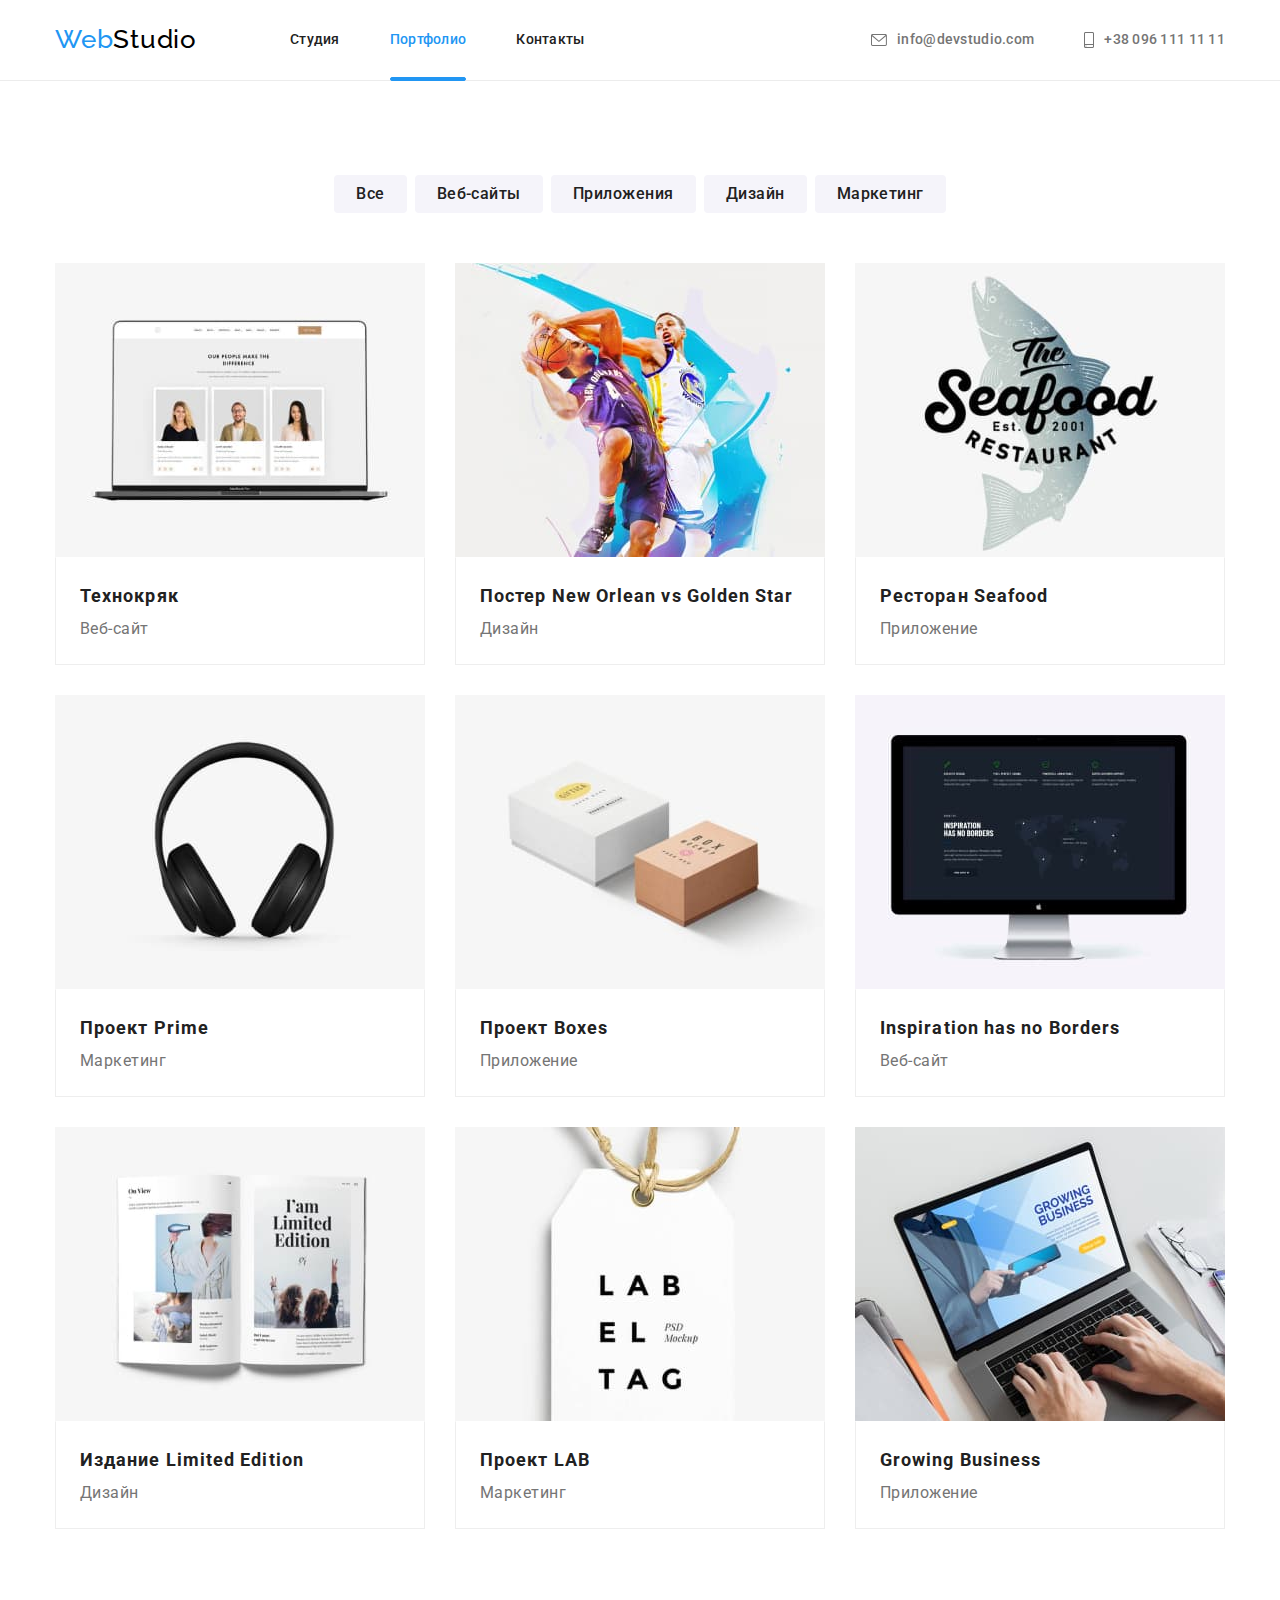
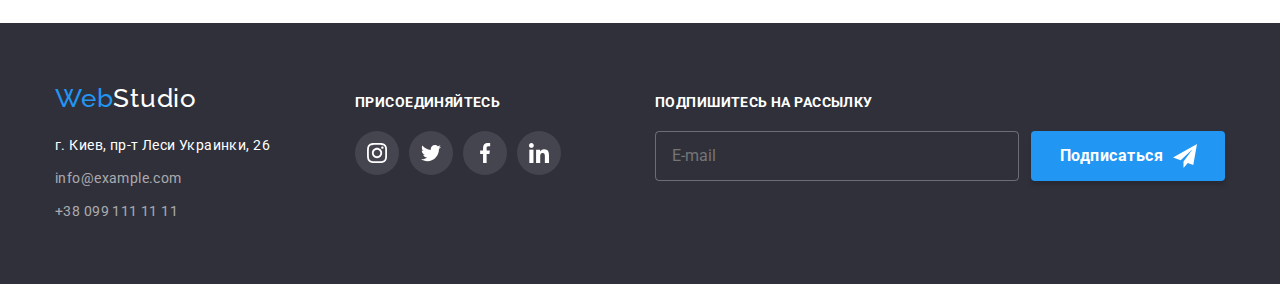
==== portfolio.html @ 67bd7c1f "Скопировал 6 дз" ====
<!DOCTYPE html>
<html lang="ru">
<head>
    <meta charset="UTF-8">
    <meta http-equiv="X-UA-Compatible" content="IE=edge">
    <meta name="viewport" content="width=device-width, initial-scale=1.0">
    <title>Портфолио</title>

    <link rel="preconnect" href="https://fonts.googleapis.com">
    <link rel="preconnect" href="https://fonts.gstatic.com" crossorigin>
    <link href="https://fonts.googleapis.com/css2?family=Raleway:wght@700&family=Roboto:wght@400;500;700;900&display=swap"
        rel="stylesheet">
    <link rel="stylesheet" href="https://cdnjs.cloudflare.com/ajax/libs/modern-normalize/1.1.0/modern-normalize.css">
    <link rel="stylesheet" href="./css/styles.css" />

</head>
<body>
    <header class="header">
      <div class="container header-container">
        <nav class="nav">
            <a href="./index.html" class="logo" lang="en"><span class="accent">Web</span>Studio
            </a>

            <ul class="site-nav list">
                <li class="nav-item"><a href="./index.html" class="link">Студия</a></li>
                <li class="nav-item current"><a href="./portfolio.html" class="link current">Портфолио</a></li>
                <li class="nav-item"><a href="" class="link">Контакты</a></li>
            </ul>
        </nav>
    
        <ul class="contacts list">
            <li class="contacts-item"><a href="mailto:info@devstudio.com" class="link"><svg class="mail-icon contact-icon"><use href="./images/icons.svg/symbol-defs.svg#icon-mail"></use></svg>info@devstudio.com</a></li>
            <li class="contacts-item"><a href="tel:+380961111111" class="link"><svg class="tel-icon contact-icon"><use href="./images/icons.svg/symbol-defs.svg#icon-tel"></use></svg>+38 096 111 11 11</a></li>
        </ul>
      </div>
    </header>

    <main>
        <section class="section works">
            <div class="container">
            <h1 class="title visually-hidden">Наши работы</h1>

            <ul class="button-list list">
                <li class="filt-button-item"><button class="filt-button" type="button">Все</button></li>
                <li class="filt-button-item"><button class="filt-button" type="button">Веб-сайты</button></li>
                <li class="filt-button-item"><button class="filt-button" type="button">Приложения</button></li>
                <li class="filt-button-item"><button class="filt-button" type="button">Дизайн</button></li>
                <li class="filt-button-item"><button class="filt-button" type="button">Маркетинг</button></li>
            </ul>
            
            <ul class="work-list list">
                <li class="item"><a href="" class="work-link link"><div class="thumb"><div class="works-overlay">
                    <p class="overlay-text">Технокряк это современная площадка распространения коронавируса. Компании используют эту платформу для цифрового шпионажа и атак на защищённые сервера конкурентов.</p></div>
                    <img src="./images/portfolio/technocrack.jpg" alt="Технокряк" width="370" height="294"/>
                    </div>
                    <div class="work-info">
                    <h2 class="title">Технокряк</h2>
                    <p class="text">Веб-сайт</p>
                  </div>
                </a></li>
                <li class="item"><a href="" class="work-link link"><div class="works thumb"><div class="works-overlay">
                    <p class="overlay-text">Технокряк это современная площадка распространения коронавируса. Компании используют эту платформу для цифрового шпионажа и атак на защищённые сервера конкурентов.</p></div>
                    <img src="./images/portfolio/basketball.jpg" alt="Постер баскетбола" width="370" height="294"/>
                    </div>
                    <div class="work-info">
                    <h2 class="title">Постер New Orlean vs Golden Star</h2>
                    <p class="text">Дизайн</p>
                </div>
                </a></li>
                <li class="item"><a href="" class="work-link link"><div class="works thumb"><div class="works-overlay">
                    <p class="overlay-text">Технокряк это современная площадка распространения коронавируса. Компании используют эту платформу для цифрового шпионажа и атак на защищённые сервера конкурентов.</p></div>
                    <img src="./images/portfolio/restaurant.jpg" alt="Логотип ресторана" width="370" height="294"/>
                    </div>
                    <div class="work-info">
                    <h2 class="title">Ресторан Seafood</h2>
                    <p class="text">Приложение</p>
                    </div>
                </a></li>
                <li class="item"><a href="" class="work-link link"><div class="works thumb"><div class="works-overlay">
                    <p class="overlay-text">Технокряк это современная площадка распространения коронавируса. Компании используют эту платформу для цифрового шпионажа и атак на защищённые сервера конкурентов.</p></div>
                    <img src="./images/portfolio/prime.jpg" alt="Наушники" width="370" height="294"/>
                    </div>
                    <div class="work-info">
                    <h2 class="title">Проект Prime</h2>
                    <p class="text">Маркетинг</p>
                    </div>
                </a></li>
                <li class="item"><a href="" class="work-link link"><div class="works thumb"><div class="works-overlay">
                    <p class="overlay-text">Технокряк это современная площадка распространения коронавируса. Компании используют эту платформу для цифрового шпионажа и атак на защищённые сервера конкурентов.</p></div>
                    <img src="./images/portfolio/boxes.jpg" alt="Коробки" width="370" height="294"/>
                    </div>
                    <div class="work-info">
                    <h2 class="title">Проект Boxes</h2>
                    <p class="text">Приложение</p>
                    </div>
                </a></li>
                <li class="item"><a href="" class="work-link link"><div class="works thumb"><div class="works-overlay">
                    <p class="overlay-text">Технокряк это современная площадка распространения коронавируса. Компании используют эту платформу для цифрового шпионажа и атак на защищённые сервера конкурентов.</p></div>
                    <img src="./images/portfolio/computer.jpg" alt="Веб-сайт Inspiration has no Borders" width="370" height="294"/>
                    </div>
                    <div class="work-info">
                    <h2 class="title">Inspiration has no Borders</h2>
                    <p class="text">Веб-сайт</p>
                    </div>
                </a></li>
                <li class="item"><a href="" class="work-link link"><div class="works thumb"><div class="works-overlay">
                    <p class="overlay-text">Технокряк это современная площадка распространения коронавируса. Компании используют эту платформу для цифрового шпионажа и атак на защищённые сервера конкурентов.</p></div>
                    <img src="./images/portfolio/book.jpg" alt="Книга" width="370" height="294"/>
                    </div>
                    <div class="work-info">
                    <h2 class="title">Издание Limited Edition</h2>
                    <p class="text">Дизайн</p>
                    </div>
                </a></li>
                <li class="item"><a href="" class="work-link link"><div class="works thumb"><div class="works-overlay">
                    <p class="overlay-text">Технокряк это современная площадка распространения коронавируса. Компании используют эту платформу для цифрового шпионажа и атак на защищённые сервера конкурентов.</p></div>
                    <img src="./images/portfolio/lab.jpg" alt="Логотип проекта LAB" width="370" height="294"/>
                    </div>
                    <div class="work-info">
                    <h2 class="title">Проект LAB</h2>
                    <p class="text">Маркетинг</p>
                    </div>
                </a></li>
                <li class="item"><a href="" class="work-link link"><div class="works thumb"><div class="works-overlay">
                    <p class="overlay-text">Технокряк это современная площадка распространения коронавируса. Компании используют эту платформу для цифрового шпионажа и атак на защищённые сервера конкурентов.</p></div>
                    <img src="./images/portfolio/business.jpg" alt="Веб-сайт Growing Business" width="370" height="294"/>
                    </div>
                    <div class="work-info">
                    <h2 class="title">Growing Business</h2>
                    <p class="text">Приложение</p>
                    </div>
                </a></li>
            </ul>
        </div>
        </section>
    </main>

    <footer class="footer">
        <div class="container footer-box">
            <div class="footer-left-side">
            <div class="footer-list">
            <a href="./index.html" class="logo" lang="en"><span class="accent">Web</span>Studio</a>
        
            <address class="adress">
                <p class="text">г. Киев, пр-т Леси Украинки, 26</p>
            
                <ul class="list">
                    <li class="adress-item"><a href="mailto:info@example.com" class="adress-link link adress">info@example.com</a></li>
                    <li class="adress-item"><a href="tel:+380991111111" class="adress-link link adress">+38 099 111 11 11</a></li>
                </ul>
            </address>
        </div>
            <div class="footer-links">
            <h2 class="social-links-title">присоединяйтесь</h2>
            <ul class="footer-links-list list">
                <li class="footer-links-item">
                    <a href="" class="footer-social-link link"><svg class="social-links-icons footer-icons"><use href="./images/icons.svg/symbol-defs.svg#icon-instagram"></use></svg>
                    </a></li>
                <li class="footer-links-item">
                    <a href="" class="footer-social-link link"><svg class="social-links-icons footer-icons"><use href="./images/icons.svg/symbol-defs.svg#icon-twitter"></use></svg>
                    </a></li>
                <li class="footer-links-item">
                    <a href="" class="footer-social-link link"><svg class="social-links-icons footer-icons"><use href="./images/icons.svg/symbol-defs.svg#icon-facebook"></use></svg>
                    </a></li>
                <li class="footer-links-item">
                    <a href="" class="footer-social-link link"><svg class="social-links-icons footer-icons"><use href="./images/icons.svg/symbol-defs.svg#icon-linkedin"></use></svg>
                    </a></li>
            </ul>
            </div>
        </div>
            <div class="footer-form">
                <p class="email-form-text">Подпишитесь на рассылку</p>
                <form name="email-form" class="email-form" autocomplete="on">
                        <input name="email" type="email" class="email-input" placeholder="E-mail" required>
                    <button type="submit" class="email-submit-button">Подписаться<svg class="send-icon"><use href="./images/icons.svg/symbol-defs.svg#icon-send"></use></svg></button>
                </form>
            </div>
          </div>
    </footer>
</body>
</html>
---- css/styles.css ----
/* Цвет фона шапки #FFFFFF */
/* Цвет фона подвала #2F303A */
/* Основной цвет фона #E5E5E5 */
/* Вторичный цвет фона #F5F4FA */
/* Основной цвет #212121 */
/* Вторичный цвет #757575 */
/* Цвет акцента #2196F3 */
/* Цвет ссылок адресса rgba(255, 255, 255, 0.6); */
/* Белый цвет #FFFFFF */
/* Чёрный цвет #000000 */

:root {
  --header-bgc: #ffffff;
  --footer-bgc: #2f303a;
  --primary-bgc: #e5e5e5;
  --secondary-bgc: #f5f4fa;
  --primary-text-color: #212121;
  --secondary-text-color: #757575;
  --accent-colour: #2196f3;
  --secondary-white-color: rgba(255, 255, 255, 0.6);
  --primary-white-color: #ffffff;
  --primary-black-color: #000000;
  --adress-color: rgba(255, 255, 255, 0.6);
  --accent-secondary-color: #188ce8;
  --work-list-set-gap: 30px;
  --header-border-color: #ececec;
  --social-link-team-color: #afb1b8;
  --label-bg-color: rgba(47, 48, 58, 0.8);
  --works-overlay-color: rgba(33, 150, 243, 0.9);
  --backdrop-bg-color: rgba(0, 0, 0, 0.2);
}

body {
  background-color: var(--primary-white-color);
  color: var(--primary-text-color);

  font-family: Roboto, sans-serif;
}

img {
  display: block;
}

p:last-child {
  margin-bottom: 0;
}

.list {
  list-style-type: none;
  padding-left: 0;
  margin-top: 0;
  margin-bottom: 0;
}

.title {
  font-weight: 700;
  font-size: 36px;
  line-height: 1.17;
  letter-spacing: 0.03em;

  margin-top: 0;
  margin-bottom: 50px;
}

.thumb {
  position: relative;
    overflow: hidden;
}

.visually-hidden {
  position: absolute !important;
  clip: rect(1px 1px 1px 1px);
  clip: rect(1px, 1px, 1px, 1px);
  padding: 0 !important;
  border: 0 !important;
  height: 1px !important;
  width: 1px !important;
  overflow: hidden;
}

.section-title {
  font-weight: 700;
  font-size: 36px;
  line-height: 1.17;
  letter-spacing: 0.03em;
  text-align: center;

  margin-top: 0;
  margin-bottom: 50px;
}

.link {
  color: var(--primary-text-color);

  text-decoration: none;

  transition-property: color;
  transition-duration: 250ms;
  transition-timing-function: cubic-bezier(0.4, 0, 0.2, 1);
}

.section {
  padding-top: 94px;
  padding-bottom: 94px;
}

.header {
  background-color: var(--primary-white-color);

  border-bottom: 1px solid var(--header-border-color);

  font-weight: 500;
  font-size: 14px;
  line-height: 1.14;
  letter-spacing: 0.02em;

  padding-top: 24px;
  padding-bottom: 25px;
}

.container {
  width: 1200px;
  padding-left: 15px;
  padding-right: 15px;
  margin-left: auto;
  margin-right: auto;
}

.container.header-container {
  display: flex;
  align-items: center;
}

.accent {
  color: var(--accent-colour);
}

.logo {
  color: var(--primary-black-color);

  text-decoration: none;

  font-family: Raleway;
  font-weight: 500;
  font-size: 26px;
  line-height: 1.2;
  letter-spacing: 0.03em;

  transition-property: color;
  transition-duration: 250ms;
  transition-timing-function: cubic-bezier(0.4, 0, 0.2, 1);
}

.logo:hover,
.logo:focus {
  color: var(--accent-colour);
}

.link:hover,
.link:focus {
  color: var(--accent-colour);
}

.nav {
  display: flex;
  align-items: center;
}

.site-nav {
  display: flex;
  margin-left: 93px;
}

.nav-item:not(:first-child) {
  margin-left: 50px;
}

.contacts {
  display: flex;
  margin-left: auto;
}

.contacts-item .link {
  display: flex;
}

.contact-icon {
  fill: var(--secondary-text-color);
  margin-right: 10px;
}

.contacts-item .link:hover .contact-icon,
.contacts-item .link:focus .contact-icon {
  fill: var(--accent-colour);
}

.mail-icon {
  margin: auto;
  margin-right: 10px;
  width: 16px;
  height: 12px;

  transition-property: fill;
  transition-duration: 250ms;
  transition-timing-function: cubic-bezier(0.4, 0, 0.2, 1);
}

.tel-icon {
  width: 10px;
  height: 16px;

  transition-property: fill;
  transition-duration: 250ms;
  transition-timing-function: cubic-bezier(0.4, 0, 0.2, 1);
}

.site-nav .link.current {
  color: var(--accent-colour);
}

.nav-item.current{
  position: relative;
}

.site-nav .link.current::after {
  display: block;
  position: absolute;
  bottom: -33px;
  content: "";
  background-color: var(--accent-colour);
  width: 100%;
  height: 4px;
  border-radius: 2px;
  border: 1px solid var(--accent-colour);
}

.contacts-item:not(:first-child) {
  margin-left: 50px;
}

.contacts .link {
  color: var(--secondary-text-color);
}
  
.contacts .link:hover,
.contacts .link:focus {
  color: var(--accent-colour);
}

.footer {
  background-color: var(--footer-bgc);

  padding-top: 60px;
  padding-bottom: 60px;
}

.footer .logo {
  color: var(--primary-white-color);

  text-decoration: none;

  font-family: Raleway;
  font-weight: 500;
  font-size: 26px;
  line-height: 1.2;
  letter-spacing: 0.03em;
}

.footer .logo:hover,
.footer .logo:focus {
  color: var(--accent-colour);
}

.container.footer-box {
  display: flex;
  align-items: baseline;
  justify-content: space-between;
}

.footer-left-side {
  flex-wrap: wrap;
  justify-content: space-between;
}

.adress {
  margin-top: 20px;
}

.adress .text {
  color: var(--primary-white-color);

  margin-top: 0;
  margin-bottom: 9px;

  font-style: normal;
  font-weight: 400;
  font-size: 14px;
  line-height: 1.7;
  letter-spacing: 0.03em;
}

.adress-link {
  color: var(--adress-color);

  font-style: normal;
  font-weight: 400;
  font-size: 14px;
  line-height: 1.7;
  letter-spacing: 0.03em;
}

.adress-item:first-child {
  margin-bottom: 9px;
}

.adress-list .link:hover,
.adress-list .link:focus {
  color: var(--accent-colour);
}

.social-links-title {
  color: var(--primary-white-color);

  font-size: 14px;
  line-height: 1.14;
  letter-spacing: 0.03em;
  text-transform: uppercase;

  margin-top: 0px;
  margin-bottom: 20px;
}

.footer-list {
  display: inline-block;
  width: calc((100% - 30px) / 2);
}

.footer-left-side {
  display: flex;
  width: calc((100% - 30px) / 2);
}

.footer-form {
  width: calc((100% - 30px) / 2);
}

.footer-links {
  display: inline-block;
  width: calc((100% - 30px) / 2);
}

.footer-links-list {
  display: flex;
}

.footer-links-item:not(:first-child) {
  margin-left: 10px;
}

.footer-left-side{
  display: flex;
  align-items: baseline;
}

.email-form-text {
  color: var(--primary-white-color);

  margin-top: 0;
  margin-bottom: 20px;

  font-weight: 700;
  font-size: 14px;
  line-height: 1.14;
  letter-spacing: 0.03em;
  text-transform: uppercase;
}

.email-form {
  display: flex;
}

.email-input {
  padding-left: 16px;
  flex-grow: 1;
  height: 50px;

  color: var(--primary-white-color);
  background-color: transparent;
  border: 1px solid rgba(255, 255, 255, 0.3);
  box-shadow:(0px 4px 4px rgba(0, 0, 0, 0.15));
  border-radius: 4px;
}

.send-icon {
  fill: var(--primary-white-color);
  width: 24px;
  height: 24px;
  margin-left: 10px;
}

.email-submit-button {
  display: inline-flex;
  align-items: center;
  color: var(--primary-white-color);
  background-color: var(--accent-colour);

  border: 0px;
  box-shadow: 0px 4px 4px rgba(0, 0, 0, 0.15);
  border-radius: 4px;

  cursor: pointer;

  margin-left: 12px;
  padding-left: 29px;
  padding-right: 28px;

  font-style: normal;
  font-weight: 700;
  font-size: 16px;
  line-height: 1.88;
  letter-spacing: 0.03em;

  transition-property: background-color;
  transition-duration: 250ms;
  transition-timing-function: cubic-bezier(0.4, 0, 0.2, 1);
}

.email-submit-button:hover,
.email-submit-button:focus {
  color: var(--primary-white-color);
  background-color: var(--accent-secondary-color);
}

.hero {
  background-color: #2f303a;
  background-image: linear-gradient(
      rgba(47, 48, 58, 0.4),
      rgba(47, 48, 58, 0.4)
    ),
    url(../images/bg-images/hero-bg.jpg);
  background-repeat: no-repeat;
  background-size: cover;
  text-align: center;

  padding-top: 200px;
  padding-bottom: 200px;
}

.container.hero-container {
  margin-left: auto;
  margin-right: auto;
  max-width: 696px;
}

.hero .title {
  color: var(--primary-white-color);

  margin-top: 0;
  margin-bottom: 30px;

  font-weight: 900;
  font-size: 44px;
  line-height: 1.36;

  text-align: center;
  letter-spacing: 0.06em;
  text-transform: uppercase;
}

.hero .button {
  background-color: var(--accent-colour);
  color: var(--primary-white-color);

  border: 0px;
  border-radius: 4px;
  padding: 10px 32px;

  cursor: pointer;

  font-family: inherit;
  font-weight: 700;
  font-size: 16px;
  line-height: 1.88;
  letter-spacing: 0.06em;

  transition-property: background-color;
  transition-duration: 250ms;
  transition-timing-function: cubic-bezier(0.4, 0, 0.2, 1);
}

.hero .button:hover,
.hero .button:focus {
  background-color: var(--accent-secondary-color);
}

.section.pros {
  padding-bottom: 47px;
}

.pros-list {
  margin-top: calc(-1 * var(--work-list-set-gap));
  margin-left: calc(-1 * var(--work-list-set-gap));
  display: flex;
  flex-wrap: wrap;
}

.pros-icons {
  width: 100%;
  height: 120px;
  background-color: var(--secondary-bgc);
  padding: 25px 100px;
  margin-bottom: 30px;
}

.pros-list-item {
  margin-top: var(--work-list-set-gap);
  margin-left: var(--work-list-set-gap);
  flex-basis: calc(100% / 4 - var(--work-list-set-gap));
}

.pros-list .title {
  margin-top: 0;
  margin-bottom: 10px;

  font-weight: 700;
  font-size: 14px;
  line-height: 1.14;
  letter-spacing: 0.03em;
  text-transform: uppercase;
}

.pros-list .text {
  color: var(--secondary-text-color);

  font-size: 14px;
  line-height: 1.7;
  letter-spacing: 0.03em;

  margin-top: 0;
  margin-bottom: 0;
}

.section.job {
  padding-top: 47px;
}

.job-list {
  margin-top: calc(-1 * var(--work-list-set-gap));
  margin-left: calc(-1 * var(--work-list-set-gap));
  display: flex;
  flex-wrap: wrap;
}

.job-list .item-list {
  margin-top: var(--work-list-set-gap);
  margin-left: var(--work-list-set-gap);
  flex-basis: calc(100% / 3 - var(--work-list-set-gap));
}

.job-list-label {
  color: var(--primary-white-color);
  background-color: var(--label-bg-color);

  font-weight: 700;
  font-size: 14px;
  line-height: 1.14;
  text-align: center;
  letter-spacing: 0.03em;
  text-transform: uppercase;

  width: 100%;
  height: 70px;
  position: absolute;
  bottom: 0;
  margin: 0;
  padding-top: 27px;
}

/* ======TEAM====== */

.section-team {
  background-color: var(--secondary-bgc);

  padding-top: 94px;
  padding-bottom: 94px;
}

.team-list .title {
  font-weight: 500;
  font-size: 16px;
  line-height: 1.19;
  letter-spacing: 0.03em;
  text-align: center;

  margin-bottom: 10px;
}

.team-list {
  margin: auto;
  margin-top: calc(-1 * var(--work-list-set-gap));
  margin-left: calc(-1 * var(--work-list-set-gap));
  display: flex;
  flex-wrap: wrap;
}

.team-item {
  box-shadow: 0px 1px 3px rgba(0, 0, 0, 0.12), 0px 1px 1px rgba(0, 0, 0, 0.14),
    0px 2px 1px rgba(0, 0, 0, 0.2);
  border-radius: 0px 0px 4px 4px;

  margin-top: var(--work-list-set-gap);
  margin-left: var(--work-list-set-gap);
  flex-basis: calc(100% / 4 - var(--work-list-set-gap));
}

.team-list .text {
  color: var(--secondary-text-color);
  font-size: 16px;
  line-height: 1.19;
  letter-spacing: 0.03em;
  text-align: center;

  margin-top: 0;
}

.team-info {
  border-radius: 0px 0px 4px 4px;

  padding-top: var(--work-list-set-gap);
  padding-bottom: var(--work-list-set-gap);
  background-color: var(--primary-white-color);
}

.social-links {
  display: flex;
  justify-content: center;
  align-content: center;
}

.footer-social-link {
  background-color: rgba(255, 255, 255, 0.1);

  width: 44px;
  height: 44px;
  border-radius: 50%;

  display: flex;
  justify-content: center;
  align-items: center;

  transition-property: background-color;
  transition-duration: 250ms;
  transition-timing-function: cubic-bezier(0.4, 0, 0.2, 1);
}

.footer-social-link:hover,
.footer-social-link:focus {
  background-color: var(--accent-colour);
}

.social-links-icons.footer-icons {
  fill: var(--primary-white-color);
}

.social-links-item {
  display: flex;
  justify-content: center;
  align-content: center;
}

.social-links-item:not(:first-child) {
  margin-left: 10px;
}

.team-social-link {
  width: 44px;
  height: 44px;
  padding: 12px;
  border-radius: 50%;

  transition-property: background-color;
  transition-duration: 250ms;
  transition-timing-function: cubic-bezier(0.4, 0, 0.2, 1);
}

.social-links-icons {
  fill: var(--social-link-team-color);
  width: 20px;
  height: 20px;

  transition-property: fill;
  transition-duration: 250ms;
  transition-timing-function: cubic-bezier(0.4, 0, 0.2, 1);
}

.team-social-link:hover,
.team-social-link:focus {
  background-color: var(--accent-colour);
}

.team-social-link:focus .social-links-icons,
.team-social-link:hover .social-links-icons {
  fill: var(--primary-white-color);
}

/* ======TEAM END====== */

.companies {
  padding-top: 5px;
}

.companies-list {
  display: flex;
  flex-wrap: wrap;
  margin-top: calc(-1 * var(--work-list-set-gap));
  margin-left: calc(-1 * var(--work-list-set-gap));
}

.companies-icons {
  fill: var(--social-link-team-color);
  width: 106px;
  height: 60px;

  transition-property: fill;
  transition-duration: 250ms;
  transition-timing-function: cubic-bezier(0.4, 0, 0.2, 1);
}

.companies-link {
  border: 1px solid var(--social-link-team-color);
  border-radius: 4px;
  width: 100%;
  height: 92px;
  display: flex;
  justify-content: center;
  align-content: center;
  padding-top: 16px;
  padding-bottom: 16px;

  transition-property: border;
  transition-duration: 250ms;
  transition-timing-function: cubic-bezier(0.4, 0, 0.2, 1);
}

.companies-link:hover,
.companies-link:focus {
  border: 1px solid var(--accent-colour);
  border-radius: 4px;
}

.companies-link:hover .companies-icons,
.companies-link:focus .companies-icons {
  fill: var(--accent-colour);
}

.companies-list-item {
  margin-top: var(--work-list-set-gap);
  margin-left: var(--work-list-set-gap);
  flex-basis: calc(100% / 6 - var(--work-list-set-gap));
}

/* ======PORTFOLIO BUTTON====== */

.button-list {
  display: flex;
  justify-content: center;
  margin-bottom: 50px;
}

.filt-button {
  color: var(--primary-text-color);
  background-color: var(--secondary-bgc);

  border-radius: 4px;
  padding: 6px 22px;
  border: 0px;

  cursor: pointer;

  font-family: Roboto;
  font-weight: 500;
  font-size: 16px;
  line-height: 1.6;
  text-align: center;
  letter-spacing: 0.03em;

  transition-property: color, background-color, box-shadow;
  transition-duration: 250ms;
  transition-timing-function: cubic-bezier(0.4, 0, 0.2, 1);
}

.filt-button-item:not(:first-child) {
  margin-left: 8px;
}

.filt-button:hover,
.filt-button:focus {
  box-shadow: 0px 3px 1px rgba(0, 0, 0, 0.1), 0px 1px 2px rgba(0, 0, 0, 0.08),
    0px 2px 2px rgba(0, 0, 0, 0.12);
  background-color: var(--accent-colour);
  color: var(--primary-white-color);
}

/* ======END PORTFOLIO BUTTON====== */

/* ======PORTFOLIO WORKS====== */

.work-list {
  margin: auto;
  margin-top: calc(-1 * var(--work-list-set-gap));
  margin-left: calc(-1 * var(--work-list-set-gap));
  display: flex;
  flex-wrap: wrap;
}

.work-link {
  display: block;

  transition-property: box-shadow;
  transition-duration: 250ms;
  transition-timing-function: cubic-bezier(0.4, 0, 0.2, 1);
}

.work-link:hover,
.work-link:focus {
  box-shadow: 0px 1px 1px rgba(0, 0, 0, 0.12), 0px 4px 4px rgba(0, 0, 0, 0.06),
    1px 4px 6px rgba(0, 0, 0, 0.16);
}

.work-list .item {
  margin-top: var(--work-list-set-gap);
  margin-left: var(--work-list-set-gap);
  flex-basis: calc(100% / 3 - var(--work-list-set-gap));
}

.work-list .title {
  color: var(--primary-text-color);

  font-weight: 700;
  font-size: 18px;
  line-height: 2;
  letter-spacing: 0.06em;

  margin: 0;
}

.work-list .text {
  color: var(--secondary-text-color);

  font-size: 16px;
  line-height: 1.88;
  letter-spacing: 0.03em;

  margin: 0;
}

.work-info {
  border: 1px solid #eeeeee;
  border-top: 1px solid rgba(255, 255, 255, 0);

  padding: 20px 24px;
}

.overlay-text {
  color: var(--primary-white-color);

  margin: 0;

  font-size: 18px;
  line-height: 1.55;
  letter-spacing: 0.03em;
}

.works-overlay {
  width: 100%;
  height: 100%;
  padding: 63px 24px;

  background-color: var(--works-overlay-color);

  position: absolute;
  bottom: 0;
  transform: translateY(100%);

  transition-property: transform;
  transition-duration: 250ms;
  transition-timing-function: cubic-bezier(0.4, 0, 0.2, 1);
}

.work-link:focus .works-overlay,
.work-link:hover .works-overlay {
  transform: translateY(0);
}
/* ======END PORTFOLIO WORKS====== */

/* ======BACKDROP====== */

.backdrop {
  background-color: var(--backdrop-bg-color);

  position: fixed;
  top: 0;
  left: 0;
  z-index: 100;
  width: 100%;
  height: 100%;

  opacity: 1;
  visibility: visible;
  pointer-events: auto;

  transition: opacity 500ms cubic-bezier(0.4, 0, 0.2, 1), visibility 500ms cubic-bezier(0.4, 0, 0.2, 1);
}

.backdrop.is-hidden{
  opacity: 0;
  visibility: hidden;
  pointer-events: none;
}

.modal-window {
  background-color: var(--primary-white-color);

  position: absolute;
  top: 50%;
  left: 50%;
  transform: translate(-50%, -50%);
  width: 528px;
  height: 580px;
}

.close-button {
  background-color: transparent;

  padding: 0;

  position: absolute;
  top: 8px;
  right: 8px;
  width: 30px;
  height: 30px;
  border: 1px solid rgba(0, 0, 0, 0.1);
  border-radius: 50%;
  cursor: pointer;
}

.close-button-icon {
  fill: var(--primary-black-color);

  width: 18px;
  height: 18px;

  margin-top: 6px;
}

.close-button:hover .close-button-icon,
.close-button:focus .close-button-icon {
  fill: var(--accent-colour);
}

.modal-form {
  display: flex;
  flex-direction: column;
  padding: 40px;
}

.modal-title {
  color: var(--primary-text-color);

  font-weight: 700;
  font-size: 20px;
  line-height: 1.15;
  text-align: center;
  letter-spacing: 0.03em;

  margin-top: 0;
  margin-bottom: 12px;
}

.modal-form-icon {
  position: absolute;
  width: 18px;
  height: 18px;
  top: 50%;
  left: 12px;
  transform: translateY(-50%);
}

.modal-form-box {
  display: block;
  position: relative;
  margin-top: 4px;
  margin-bottom: 10px;
}

.input-form {
  padding-left: 42px;
  padding-top: 12px;
  padding-bottom: 12px;
  width: 100%;
  border: 1px solid rgba(33, 33, 33, 0.2);
  border-radius: 4px;
}

.input-form:focus {
  border-color: var(--accent-colour);
}

.input-form:focus + .modal-form-icon {
  fill: var(--accent-colour);
}

.modal-form-label {
  color: var(--secondary-text-color);

  font-size: 12px;
  line-height: 1.16;
  letter-spacing: 0.01em;
}

.modal-textarea.input-form {
  resize: none;
  height: 120px;
  margin-top: 4px;
  padding-left: 16px;
}

.modal-textarea:focus {
  border-color: var(--accent-colour);
}

.checkbox-label {
  color: var(--secondary-text-color);

  display: flex;
  align-items: center;
  text-align: center;
  font-size: 14px;
  line-height: 1.7;
  letter-spacing: 0.03em;

  margin-top: 20px;
}

.checkbox-label::before {
  display: block;
  content: "";

  cursor: pointer;

  border: 2px solid var(--primary-text-color);
  border-radius: 4px;
  width: 16px;
  height: 15px;
  margin-right: 8px;
  transition-property: border-color, background-color;
  transition-duration: 250ms;
  transition-timing-function: cubic-bezier(0.4, 0, 0.2, 1);
}

.modal-check:checked + .checkbox-label::before {
  border-color: transparent;
  background-color: var(--accent-colour);
  background-image: url(../images/bg-images/check-icon.svg);
  background-repeat: no-repeat;
}

.checkbox-icon {
  position: absolute;
  width: 11px;
  height: 8px;
  opacity: 0;
  
  transform: translateX(-50%);
}

.modal-form-submit {
  color: var(--primary-white-color);
  background-color: var(--accent-colour);

  border: none;
  box-shadow: 0px 4px 4px rgba(0, 0, 0, 0.15);
  border-radius: 4px;
  
  display: flex;
  align-items: center;
  justify-content: center;
  letter-spacing: 0.06em;

  padding-top: 10px;
  padding-bottom: 10px;
  padding-left: 56px;
  padding-right: 56px;
  margin-left: auto;
  margin-right: auto;
  margin-top: 30px;


  transition: background-color 250ms cubic-bezier(0.4, 0, 0.2, 1);;
}

.modal-form-submit:hover,
.modal-form-submit:focus {
  background-color: var(--accent-secondary-color);
}
/* ======END BACKDROP====== */
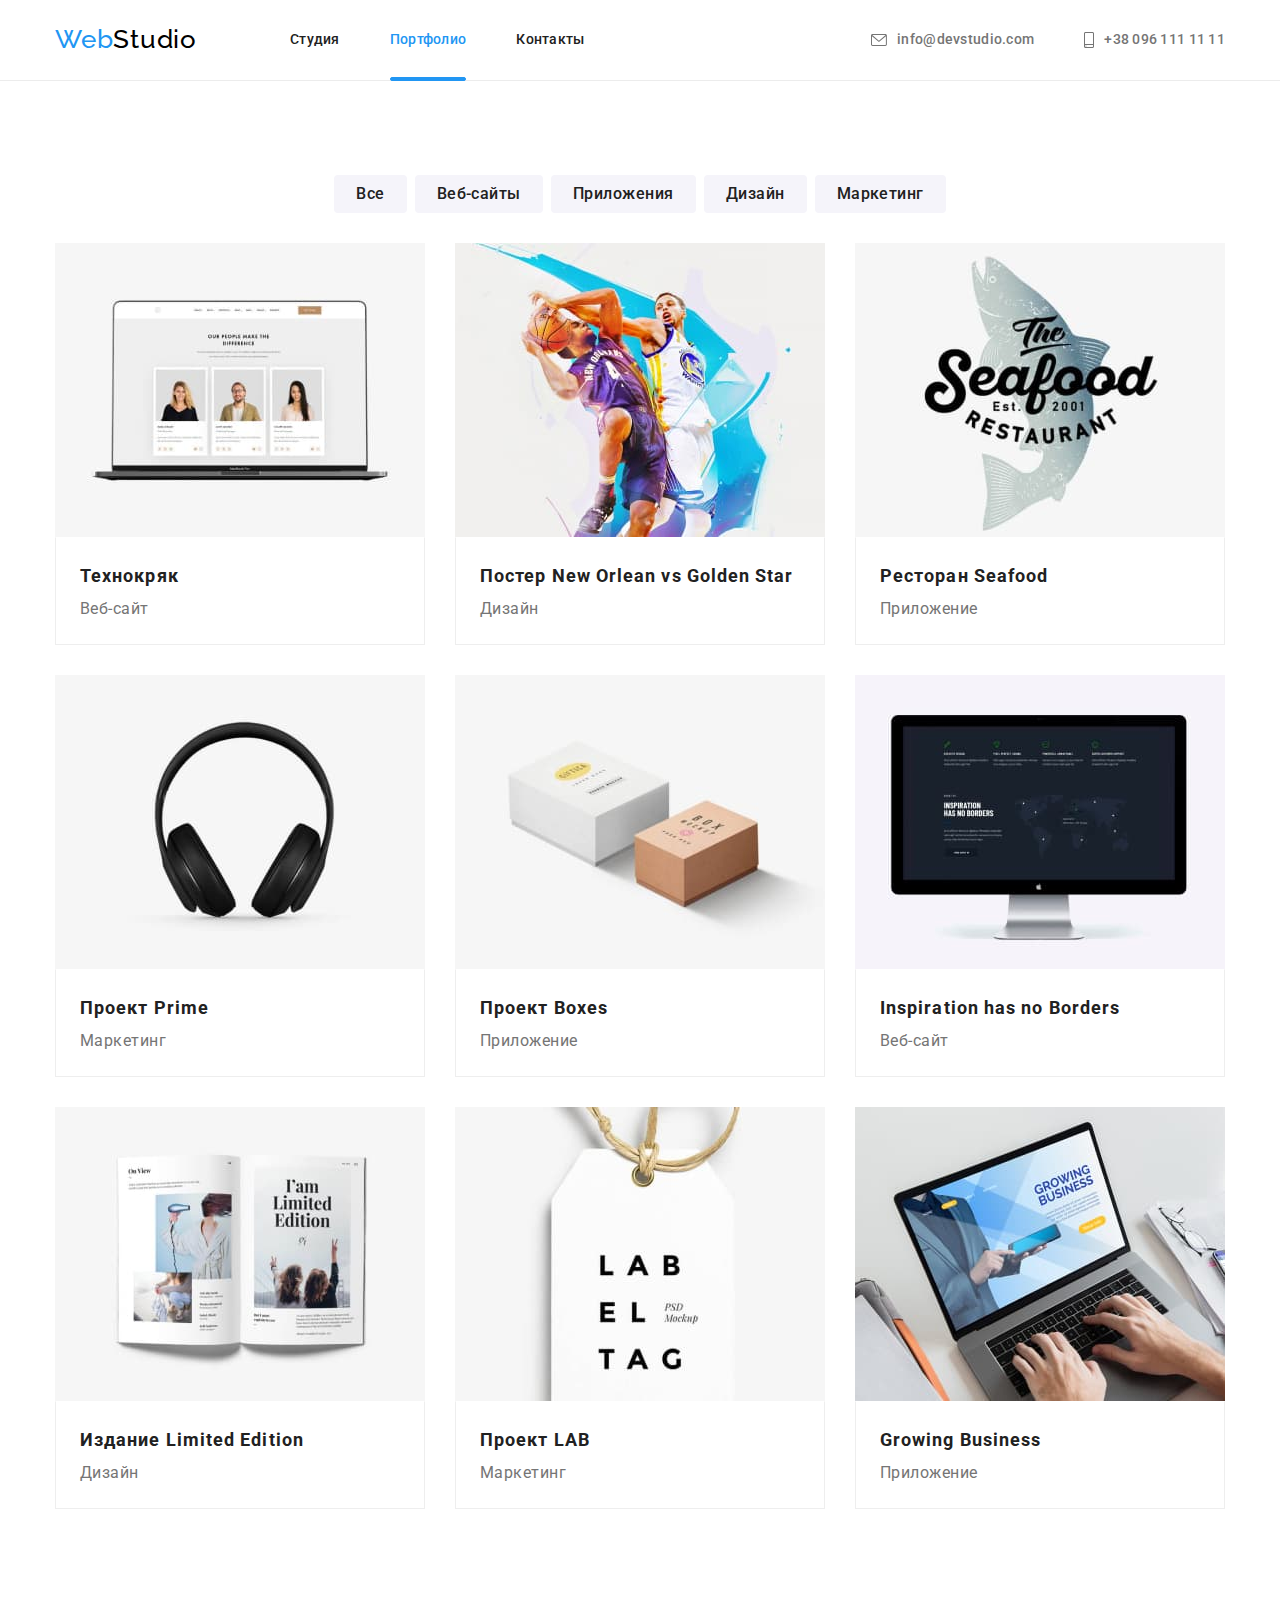
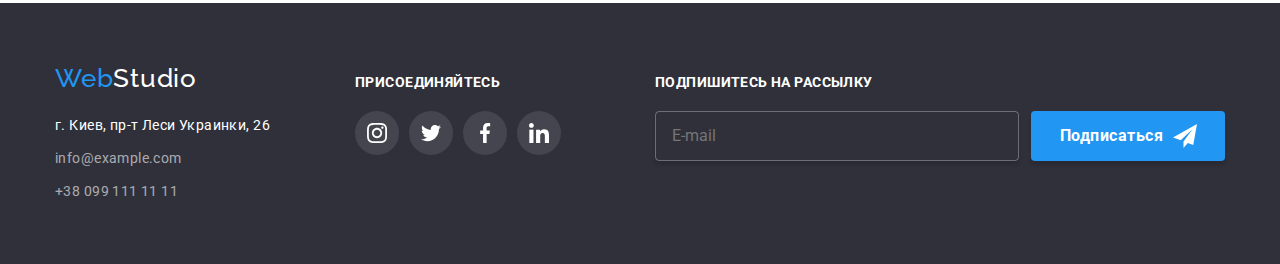
==== commit 6fbdd818: "Layout, base" ====
--- a/portfolio.html
+++ b/portfolio.html
@@ -12,6 +12,7 @@
         rel="stylesheet">
     <link rel="stylesheet" href="https://cdnjs.cloudflare.com/ajax/libs/modern-normalize/1.1.0/modern-normalize.css">
     <link rel="stylesheet" href="./css/styles.css" />
+    <link rel="stylesheet" href="./css/main.min.css" />
 
 </head>
 <body>
--- a/css/styles.css
+++ b/css/styles.css
@@ -9,49 +9,6 @@
 /* Белый цвет #FFFFFF */
 /* Чёрный цвет #000000 */
 
-:root {
-  --header-bgc: #ffffff;
-  --footer-bgc: #2f303a;
-  --primary-bgc: #e5e5e5;
-  --secondary-bgc: #f5f4fa;
-  --primary-text-color: #212121;
-  --secondary-text-color: #757575;
-  --accent-colour: #2196f3;
-  --secondary-white-color: rgba(255, 255, 255, 0.6);
-  --primary-white-color: #ffffff;
-  --primary-black-color: #000000;
-  --adress-color: rgba(255, 255, 255, 0.6);
-  --accent-secondary-color: #188ce8;
-  --work-list-set-gap: 30px;
-  --header-border-color: #ececec;
-  --social-link-team-color: #afb1b8;
-  --label-bg-color: rgba(47, 48, 58, 0.8);
-  --works-overlay-color: rgba(33, 150, 243, 0.9);
-  --backdrop-bg-color: rgba(0, 0, 0, 0.2);
-}
-
-body {
-  background-color: var(--primary-white-color);
-  color: var(--primary-text-color);
-
-  font-family: Roboto, sans-serif;
-}
-
-img {
-  display: block;
-}
-
-p:last-child {
-  margin-bottom: 0;
-}
-
-.list {
-  list-style-type: none;
-  padding-left: 0;
-  margin-top: 0;
-  margin-bottom: 0;
-}
-
 .title {
   font-weight: 700;
   font-size: 36px;
@@ -64,17 +21,6 @@
 
 .thumb {
   position: relative;
-    overflow: hidden;
-}
-
-.visually-hidden {
-  position: absolute !important;
-  clip: rect(1px 1px 1px 1px);
-  clip: rect(1px, 1px, 1px, 1px);
-  padding: 0 !important;
-  border: 0 !important;
-  height: 1px !important;
-  width: 1px !important;
   overflow: hidden;
 }
 
@@ -89,408 +35,13 @@
   margin-bottom: 50px;
 }
 
-.link {
-  color: var(--primary-text-color);
-
-  text-decoration: none;
-
-  transition-property: color;
-  transition-duration: 250ms;
-  transition-timing-function: cubic-bezier(0.4, 0, 0.2, 1);
-}
-
-.section {
-  padding-top: 94px;
-  padding-bottom: 94px;
-}
-
-.header {
-  background-color: var(--primary-white-color);
-
-  border-bottom: 1px solid var(--header-border-color);
-
-  font-weight: 500;
-  font-size: 14px;
-  line-height: 1.14;
-  letter-spacing: 0.02em;
-
-  padding-top: 24px;
-  padding-bottom: 25px;
-}
-
-.container {
-  width: 1200px;
-  padding-left: 15px;
-  padding-right: 15px;
-  margin-left: auto;
-  margin-right: auto;
-}
-
-.container.header-container {
-  display: flex;
-  align-items: center;
-}
-
 .accent {
-  color: var(--accent-colour);
-}
-
-.logo {
-  color: var(--primary-black-color);
-
-  text-decoration: none;
-
-  font-family: Raleway;
-  font-weight: 500;
-  font-size: 26px;
-  line-height: 1.2;
-  letter-spacing: 0.03em;
-
-  transition-property: color;
-  transition-duration: 250ms;
-  transition-timing-function: cubic-bezier(0.4, 0, 0.2, 1);
-}
-
-.logo:hover,
-.logo:focus {
   color: var(--accent-colour);
 }
 
 .link:hover,
 .link:focus {
   color: var(--accent-colour);
-}
-
-.nav {
-  display: flex;
-  align-items: center;
-}
-
-.site-nav {
-  display: flex;
-  margin-left: 93px;
-}
-
-.nav-item:not(:first-child) {
-  margin-left: 50px;
-}
-
-.contacts {
-  display: flex;
-  margin-left: auto;
-}
-
-.contacts-item .link {
-  display: flex;
-}
-
-.contact-icon {
-  fill: var(--secondary-text-color);
-  margin-right: 10px;
-}
-
-.contacts-item .link:hover .contact-icon,
-.contacts-item .link:focus .contact-icon {
-  fill: var(--accent-colour);
-}
-
-.mail-icon {
-  margin: auto;
-  margin-right: 10px;
-  width: 16px;
-  height: 12px;
-
-  transition-property: fill;
-  transition-duration: 250ms;
-  transition-timing-function: cubic-bezier(0.4, 0, 0.2, 1);
-}
-
-.tel-icon {
-  width: 10px;
-  height: 16px;
-
-  transition-property: fill;
-  transition-duration: 250ms;
-  transition-timing-function: cubic-bezier(0.4, 0, 0.2, 1);
-}
-
-.site-nav .link.current {
-  color: var(--accent-colour);
-}
-
-.nav-item.current{
-  position: relative;
-}
-
-.site-nav .link.current::after {
-  display: block;
-  position: absolute;
-  bottom: -33px;
-  content: "";
-  background-color: var(--accent-colour);
-  width: 100%;
-  height: 4px;
-  border-radius: 2px;
-  border: 1px solid var(--accent-colour);
-}
-
-.contacts-item:not(:first-child) {
-  margin-left: 50px;
-}
-
-.contacts .link {
-  color: var(--secondary-text-color);
-}
-  
-.contacts .link:hover,
-.contacts .link:focus {
-  color: var(--accent-colour);
-}
-
-.footer {
-  background-color: var(--footer-bgc);
-
-  padding-top: 60px;
-  padding-bottom: 60px;
-}
-
-.footer .logo {
-  color: var(--primary-white-color);
-
-  text-decoration: none;
-
-  font-family: Raleway;
-  font-weight: 500;
-  font-size: 26px;
-  line-height: 1.2;
-  letter-spacing: 0.03em;
-}
-
-.footer .logo:hover,
-.footer .logo:focus {
-  color: var(--accent-colour);
-}
-
-.container.footer-box {
-  display: flex;
-  align-items: baseline;
-  justify-content: space-between;
-}
-
-.footer-left-side {
-  flex-wrap: wrap;
-  justify-content: space-between;
-}
-
-.adress {
-  margin-top: 20px;
-}
-
-.adress .text {
-  color: var(--primary-white-color);
-
-  margin-top: 0;
-  margin-bottom: 9px;
-
-  font-style: normal;
-  font-weight: 400;
-  font-size: 14px;
-  line-height: 1.7;
-  letter-spacing: 0.03em;
-}
-
-.adress-link {
-  color: var(--adress-color);
-
-  font-style: normal;
-  font-weight: 400;
-  font-size: 14px;
-  line-height: 1.7;
-  letter-spacing: 0.03em;
-}
-
-.adress-item:first-child {
-  margin-bottom: 9px;
-}
-
-.adress-list .link:hover,
-.adress-list .link:focus {
-  color: var(--accent-colour);
-}
-
-.social-links-title {
-  color: var(--primary-white-color);
-
-  font-size: 14px;
-  line-height: 1.14;
-  letter-spacing: 0.03em;
-  text-transform: uppercase;
-
-  margin-top: 0px;
-  margin-bottom: 20px;
-}
-
-.footer-list {
-  display: inline-block;
-  width: calc((100% - 30px) / 2);
-}
-
-.footer-left-side {
-  display: flex;
-  width: calc((100% - 30px) / 2);
-}
-
-.footer-form {
-  width: calc((100% - 30px) / 2);
-}
-
-.footer-links {
-  display: inline-block;
-  width: calc((100% - 30px) / 2);
-}
-
-.footer-links-list {
-  display: flex;
-}
-
-.footer-links-item:not(:first-child) {
-  margin-left: 10px;
-}
-
-.footer-left-side{
-  display: flex;
-  align-items: baseline;
-}
-
-.email-form-text {
-  color: var(--primary-white-color);
-
-  margin-top: 0;
-  margin-bottom: 20px;
-
-  font-weight: 700;
-  font-size: 14px;
-  line-height: 1.14;
-  letter-spacing: 0.03em;
-  text-transform: uppercase;
-}
-
-.email-form {
-  display: flex;
-}
-
-.email-input {
-  padding-left: 16px;
-  flex-grow: 1;
-  height: 50px;
-
-  color: var(--primary-white-color);
-  background-color: transparent;
-  border: 1px solid rgba(255, 255, 255, 0.3);
-  box-shadow:(0px 4px 4px rgba(0, 0, 0, 0.15));
-  border-radius: 4px;
-}
-
-.send-icon {
-  fill: var(--primary-white-color);
-  width: 24px;
-  height: 24px;
-  margin-left: 10px;
-}
-
-.email-submit-button {
-  display: inline-flex;
-  align-items: center;
-  color: var(--primary-white-color);
-  background-color: var(--accent-colour);
-
-  border: 0px;
-  box-shadow: 0px 4px 4px rgba(0, 0, 0, 0.15);
-  border-radius: 4px;
-
-  cursor: pointer;
-
-  margin-left: 12px;
-  padding-left: 29px;
-  padding-right: 28px;
-
-  font-style: normal;
-  font-weight: 700;
-  font-size: 16px;
-  line-height: 1.88;
-  letter-spacing: 0.03em;
-
-  transition-property: background-color;
-  transition-duration: 250ms;
-  transition-timing-function: cubic-bezier(0.4, 0, 0.2, 1);
-}
-
-.email-submit-button:hover,
-.email-submit-button:focus {
-  color: var(--primary-white-color);
-  background-color: var(--accent-secondary-color);
-}
-
-.hero {
-  background-color: #2f303a;
-  background-image: linear-gradient(
-      rgba(47, 48, 58, 0.4),
-      rgba(47, 48, 58, 0.4)
-    ),
-    url(../images/bg-images/hero-bg.jpg);
-  background-repeat: no-repeat;
-  background-size: cover;
-  text-align: center;
-
-  padding-top: 200px;
-  padding-bottom: 200px;
-}
-
-.container.hero-container {
-  margin-left: auto;
-  margin-right: auto;
-  max-width: 696px;
-}
-
-.hero .title {
-  color: var(--primary-white-color);
-
-  margin-top: 0;
-  margin-bottom: 30px;
-
-  font-weight: 900;
-  font-size: 44px;
-  line-height: 1.36;
-
-  text-align: center;
-  letter-spacing: 0.06em;
-  text-transform: uppercase;
-}
-
-.hero .button {
-  background-color: var(--accent-colour);
-  color: var(--primary-white-color);
-
-  border: 0px;
-  border-radius: 4px;
-  padding: 10px 32px;
-
-  cursor: pointer;
-
-  font-family: inherit;
-  font-weight: 700;
-  font-size: 16px;
-  line-height: 1.88;
-  letter-spacing: 0.06em;
-
-  transition-property: background-color;
-  transition-duration: 250ms;
-  transition-timing-function: cubic-bezier(0.4, 0, 0.2, 1);
-}
-
-.hero .button:hover,
-.hero .button:focus {
-  background-color: var(--accent-secondary-color);
 }
 
 .section.pros {
--- a/css/main.min.css
+++ b/css/main.min.css
@@ -0,0 +1,2 @@
+:root{--header-bgc: #ffffff;--footer-bgc: #2f303a;--primary-bgc: #e5e5e5;--secondary-bgc: #f5f4fa;--primary-text-color: #212121;--secondary-text-color: #757575;--accent-colour: #2196f3;--secondary-white-color: rgba(255, 255, 255, 0.6);--primary-white-color: #ffffff;--primary-black-color: #000000;--adress-color: rgba(255, 255, 255, 0.6);--accent-secondary-color: #188ce8;--work-list-set-gap: 30px;--header-border-color: #ececec;--social-link-team-color: #afb1b8;--label-bg-color: rgba(47, 48, 58, 0.8);--works-overlay-color: rgba(33, 150, 243, 0.9);--backdrop-bg-color: rgba(0, 0, 0, 0.2)}img{display:block}p:last-child{margin-bottom:0}.list{list-style-type:none;padding-left:0;margin-top:0;margin-bottom:0}body{background-color:var(--primary-white-color);color:var(--primary-text-color);font-family:Roboto, sans-serif}.link{color:var(--primary-text-color);text-decoration:none;transition-property:color;transition-duration:250ms;transition-timing-function:cubic-bezier(0.4, 0, 0.2, 1)}.section{padding-top:94px;padding-bottom:94px}.container{width:1200px;padding-left:15px;padding-right:15px;margin-left:auto;margin-right:auto}.header{background-color:var(--primary-white-color);border-bottom:1px solid var(--header-border-color);font-weight:500;font-size:14px;line-height:1.14;letter-spacing:0.02em;padding-top:24px;padding-bottom:25px}.container.header-container{display:flex;align-items:center}.logo{color:var(--primary-black-color);text-decoration:none;font-family:Raleway;font-weight:500;font-size:26px;line-height:1.2;letter-spacing:0.03em;transition-property:color;transition-duration:250ms;transition-timing-function:cubic-bezier(0.4, 0, 0.2, 1)}.logo:hover,.logo:focus{color:var(--accent-colour)}.nav{display:flex;align-items:center}.site-nav{display:flex;margin-left:93px}.nav-item:not(:first-child){margin-left:50px}.contacts{display:flex;margin-left:auto}.contacts-item .link{display:flex}.contact-icon{fill:var(--secondary-text-color);margin-right:10px}.contacts-item .link:hover .contact-icon,.contacts-item .link:focus .contact-icon{fill:var(--accent-colour)}.mail-icon{margin:auto;margin-right:10px;width:16px;height:12px;transition-property:fill;transition-duration:250ms;transition-timing-function:cubic-bezier(0.4, 0, 0.2, 1)}.tel-icon{width:10px;height:16px;transition-property:fill;transition-duration:250ms;transition-timing-function:cubic-bezier(0.4, 0, 0.2, 1)}.site-nav .link.current{color:var(--accent-colour)}.nav-item.current{position:relative}.site-nav .link.current::after{display:block;position:absolute;bottom:-33px;content:"";background-color:var(--accent-colour);width:100%;height:4px;border-radius:2px;border:1px solid var(--accent-colour)}.contacts-item:not(:first-child){margin-left:50px}.contacts .link{color:var(--secondary-text-color)}.contacts .link:hover,.contacts .link:focus{color:var(--accent-colour)}.footer{background-color:var(--footer-bgc);padding-top:60px;padding-bottom:60px}.footer .logo{color:var(--primary-white-color);text-decoration:none;font-family:Raleway;font-weight:500;font-size:26px;line-height:1.2;letter-spacing:0.03em}.footer .logo:hover,.footer .logo:focus{color:var(--accent-colour)}.container.footer-box{display:flex;align-items:baseline;justify-content:space-between}.footer-left-side{flex-wrap:wrap;justify-content:space-between}.adress{margin-top:20px}.adress .text{color:var(--primary-white-color);margin-top:0;margin-bottom:9px;font-style:normal;font-weight:400;font-size:14px;line-height:1.7;letter-spacing:0.03em}.adress-link{color:var(--adress-color);font-style:normal;font-weight:400;font-size:14px;line-height:1.7;letter-spacing:0.03em}.adress-item:first-child{margin-bottom:9px}.adress-list .link:hover,.adress-list .link:focus{color:var(--accent-colour)}.social-links-title{color:var(--primary-white-color);font-size:14px;line-height:1.14;letter-spacing:0.03em;text-transform:uppercase;margin-top:0px;margin-bottom:20px}.footer-list{display:inline-block;width:calc((100% - 30px) / 2)}.footer-left-side{display:flex;width:calc((100% - 30px) / 2)}.footer-form{width:calc((100% - 30px) / 2)}.footer-links{display:inline-block;width:calc((100% - 30px) / 2)}.footer-links-list{display:flex}.footer-links-item:not(:first-child){margin-left:10px}.footer-left-side{display:flex;align-items:baseline}.email-form-text{color:var(--primary-white-color);margin-top:0;margin-bottom:20px;font-weight:700;font-size:14px;line-height:1.14;letter-spacing:0.03em;text-transform:uppercase}.email-form{display:flex}.email-input{padding-left:16px;flex-grow:1;height:50px;color:var(--primary-white-color);background-color:transparent;border:1px solid rgba(255,255,255,0.3);box-shadow:0px 4px 4px rgba(0,0,0,0.15);border-radius:4px}.send-icon{fill:var(--primary-white-color);width:24px;height:24px;margin-left:10px}.email-submit-button{display:inline-flex;align-items:center;color:var(--primary-white-color);background-color:var(--accent-colour);border:0px;box-shadow:0px 4px 4px rgba(0,0,0,0.15);border-radius:4px;cursor:pointer;margin-left:12px;padding-left:29px;padding-right:28px;font-style:normal;font-weight:700;font-size:16px;line-height:1.88;letter-spacing:0.03em;transition-property:background-color;transition-duration:250ms;transition-timing-function:cubic-bezier(0.4, 0, 0.2, 1)}.email-submit-button:hover,.email-submit-button:focus{color:var(--primary-white-color);background-color:var(--accent-secondary-color)}.hero{background-color:#2f303a;background-image:linear-gradient(rgba(47,48,58,0.4), rgba(47,48,58,0.4)),url(../images/bg-images/hero-bg.jpg);background-repeat:no-repeat;background-size:cover;text-align:center;padding-top:200px;padding-bottom:200px}.container.hero-container{margin-left:auto;margin-right:auto;max-width:696px}.hero .title{color:var(--primary-white-color);margin-top:0;margin-bottom:30px;font-weight:900;font-size:44px;line-height:1.36;text-align:center;letter-spacing:0.06em;text-transform:uppercase}.hero .button{background-color:var(--accent-colour);color:var(--primary-white-color);border:0px;border-radius:4px;padding:10px 32px;cursor:pointer;font-family:inherit;font-weight:700;font-size:16px;line-height:1.88;letter-spacing:0.06em;transition-property:background-color;transition-duration:250ms;transition-timing-function:cubic-bezier(0.4, 0, 0.2, 1)}.hero .button:hover,.hero .button:focus{background-color:var(--accent-secondary-color)}.visually-hidden{position:absolute !important;clip:rect(1px 1px 1px 1px);clip:rect(1px, 1px, 1px, 1px);padding:0 !important;border:0 !important;height:1px !important;width:1px !important;overflow:hidden}
+/*# sourceMappingURL=main.min.css.map */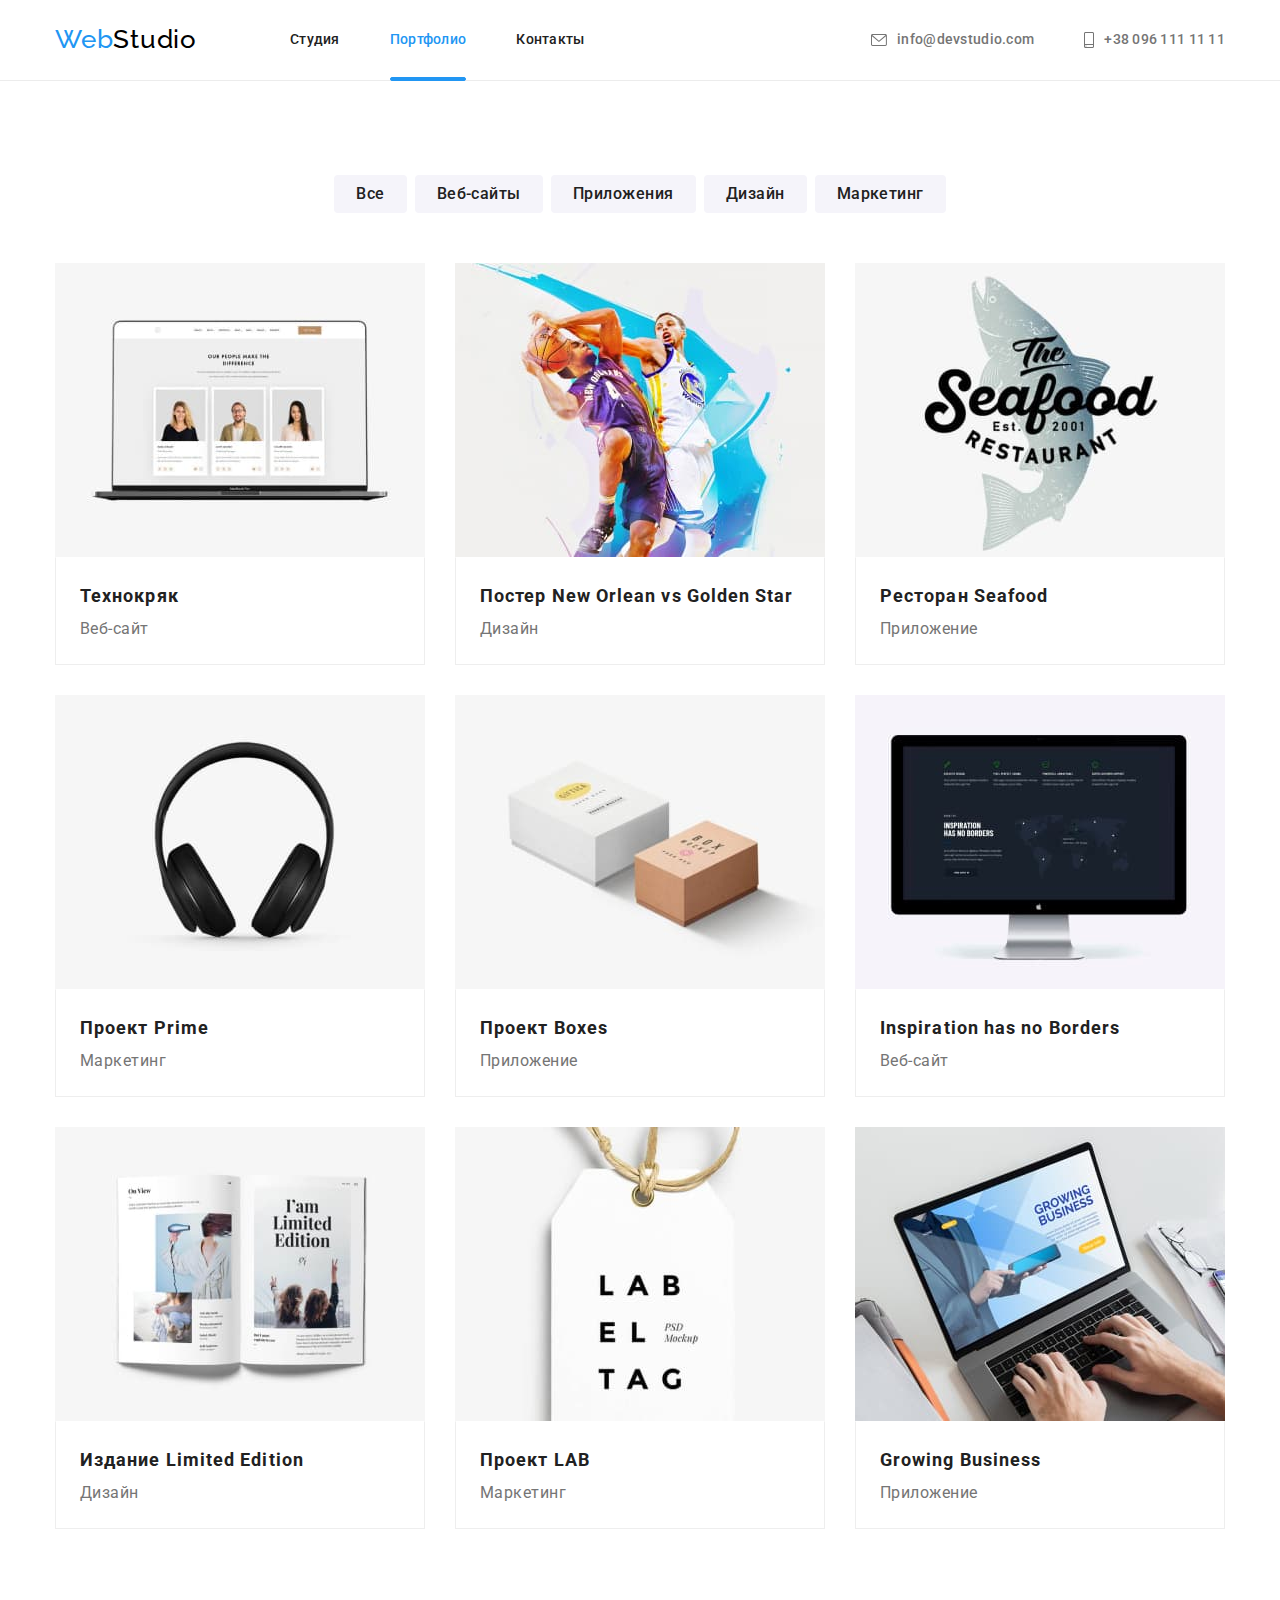
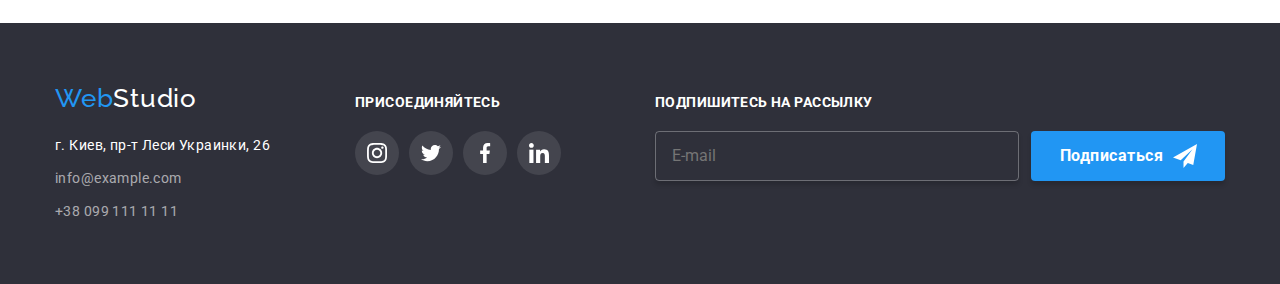
==== commit 5c17bc88: "Полностью перенёс стили в сасс, исправил ошибки 6 дз" ====
--- a/portfolio.html
+++ b/portfolio.html
@@ -11,7 +11,6 @@
     <link href="https://fonts.googleapis.com/css2?family=Raleway:wght@700&family=Roboto:wght@400;500;700;900&display=swap"
         rel="stylesheet">
     <link rel="stylesheet" href="https://cdnjs.cloudflare.com/ajax/libs/modern-normalize/1.1.0/modern-normalize.css">
-    <link rel="stylesheet" href="./css/styles.css" />
     <link rel="stylesheet" href="./css/main.min.css" />
 
 </head>
@@ -23,15 +22,15 @@
             </a>
 
             <ul class="site-nav list">
-                <li class="nav-item"><a href="./index.html" class="link">Студия</a></li>
-                <li class="nav-item current"><a href="./portfolio.html" class="link current">Портфолио</a></li>
-                <li class="nav-item"><a href="" class="link">Контакты</a></li>
+                <li class="nav-item"><a href="./index.html" class="link link-anim">Студия</a></li>
+                <li class="nav-item current"><a href="./portfolio.html" class="link link-anim current">Портфолио</a></li>
+                <li class="nav-item"><a href="" class="link link-anim">Контакты</a></li>
             </ul>
         </nav>
     
         <ul class="contacts list">
-            <li class="contacts-item"><a href="mailto:info@devstudio.com" class="link"><svg class="mail-icon contact-icon"><use href="./images/icons.svg/symbol-defs.svg#icon-mail"></use></svg>info@devstudio.com</a></li>
-            <li class="contacts-item"><a href="tel:+380961111111" class="link"><svg class="tel-icon contact-icon"><use href="./images/icons.svg/symbol-defs.svg#icon-tel"></use></svg>+38 096 111 11 11</a></li>
+            <li class="contacts-item"><a href="mailto:info@devstudio.com" class="link link-anim"><svg class="mail-icon contact-icon"><use href="./images/icons.svg/symbol-defs.svg#icon-mail"></use></svg>info@devstudio.com</a></li>
+            <li class="contacts-item"><a href="tel:+380961111111" class="link link-anim"><svg class="tel-icon contact-icon"><use href="./images/icons.svg/symbol-defs.svg#icon-tel"></use></svg>+38 096 111 11 11</a></li>
         </ul>
       </div>
     </header>
@@ -139,15 +138,15 @@
     <footer class="footer">
         <div class="container footer-box">
             <div class="footer-left-side">
-            <div class="footer-list">
+            <div class="footer-links">
             <a href="./index.html" class="logo" lang="en"><span class="accent">Web</span>Studio</a>
         
             <address class="adress">
                 <p class="text">г. Киев, пр-т Леси Украинки, 26</p>
             
                 <ul class="list">
-                    <li class="adress-item"><a href="mailto:info@example.com" class="adress-link link adress">info@example.com</a></li>
-                    <li class="adress-item"><a href="tel:+380991111111" class="adress-link link adress">+38 099 111 11 11</a></li>
+                    <li class="adress-item"><a href="mailto:info@example.com" class="adress-link link link-anim adress">info@example.com</a></li>
+                    <li class="adress-item"><a href="tel:+380991111111" class="adress-link link link-anim adress">+38 099 111 11 11</a></li>
                 </ul>
             </address>
         </div>
--- a/css/main.min.css
+++ b/css/main.min.css
@@ -1,2 +1,2 @@
-:root{--header-bgc: #ffffff;--footer-bgc: #2f303a;--primary-bgc: #e5e5e5;--secondary-bgc: #f5f4fa;--primary-text-color: #212121;--secondary-text-color: #757575;--accent-colour: #2196f3;--secondary-white-color: rgba(255, 255, 255, 0.6);--primary-white-color: #ffffff;--primary-black-color: #000000;--adress-color: rgba(255, 255, 255, 0.6);--accent-secondary-color: #188ce8;--work-list-set-gap: 30px;--header-border-color: #ececec;--social-link-team-color: #afb1b8;--label-bg-color: rgba(47, 48, 58, 0.8);--works-overlay-color: rgba(33, 150, 243, 0.9);--backdrop-bg-color: rgba(0, 0, 0, 0.2)}img{display:block}p:last-child{margin-bottom:0}.list{list-style-type:none;padding-left:0;margin-top:0;margin-bottom:0}body{background-color:var(--primary-white-color);color:var(--primary-text-color);font-family:Roboto, sans-serif}.link{color:var(--primary-text-color);text-decoration:none;transition-property:color;transition-duration:250ms;transition-timing-function:cubic-bezier(0.4, 0, 0.2, 1)}.section{padding-top:94px;padding-bottom:94px}.container{width:1200px;padding-left:15px;padding-right:15px;margin-left:auto;margin-right:auto}.header{background-color:var(--primary-white-color);border-bottom:1px solid var(--header-border-color);font-weight:500;font-size:14px;line-height:1.14;letter-spacing:0.02em;padding-top:24px;padding-bottom:25px}.container.header-container{display:flex;align-items:center}.logo{color:var(--primary-black-color);text-decoration:none;font-family:Raleway;font-weight:500;font-size:26px;line-height:1.2;letter-spacing:0.03em;transition-property:color;transition-duration:250ms;transition-timing-function:cubic-bezier(0.4, 0, 0.2, 1)}.logo:hover,.logo:focus{color:var(--accent-colour)}.nav{display:flex;align-items:center}.site-nav{display:flex;margin-left:93px}.nav-item:not(:first-child){margin-left:50px}.contacts{display:flex;margin-left:auto}.contacts-item .link{display:flex}.contact-icon{fill:var(--secondary-text-color);margin-right:10px}.contacts-item .link:hover .contact-icon,.contacts-item .link:focus .contact-icon{fill:var(--accent-colour)}.mail-icon{margin:auto;margin-right:10px;width:16px;height:12px;transition-property:fill;transition-duration:250ms;transition-timing-function:cubic-bezier(0.4, 0, 0.2, 1)}.tel-icon{width:10px;height:16px;transition-property:fill;transition-duration:250ms;transition-timing-function:cubic-bezier(0.4, 0, 0.2, 1)}.site-nav .link.current{color:var(--accent-colour)}.nav-item.current{position:relative}.site-nav .link.current::after{display:block;position:absolute;bottom:-33px;content:"";background-color:var(--accent-colour);width:100%;height:4px;border-radius:2px;border:1px solid var(--accent-colour)}.contacts-item:not(:first-child){margin-left:50px}.contacts .link{color:var(--secondary-text-color)}.contacts .link:hover,.contacts .link:focus{color:var(--accent-colour)}.footer{background-color:var(--footer-bgc);padding-top:60px;padding-bottom:60px}.footer .logo{color:var(--primary-white-color);text-decoration:none;font-family:Raleway;font-weight:500;font-size:26px;line-height:1.2;letter-spacing:0.03em}.footer .logo:hover,.footer .logo:focus{color:var(--accent-colour)}.container.footer-box{display:flex;align-items:baseline;justify-content:space-between}.footer-left-side{flex-wrap:wrap;justify-content:space-between}.adress{margin-top:20px}.adress .text{color:var(--primary-white-color);margin-top:0;margin-bottom:9px;font-style:normal;font-weight:400;font-size:14px;line-height:1.7;letter-spacing:0.03em}.adress-link{color:var(--adress-color);font-style:normal;font-weight:400;font-size:14px;line-height:1.7;letter-spacing:0.03em}.adress-item:first-child{margin-bottom:9px}.adress-list .link:hover,.adress-list .link:focus{color:var(--accent-colour)}.social-links-title{color:var(--primary-white-color);font-size:14px;line-height:1.14;letter-spacing:0.03em;text-transform:uppercase;margin-top:0px;margin-bottom:20px}.footer-list{display:inline-block;width:calc((100% - 30px) / 2)}.footer-left-side{display:flex;width:calc((100% - 30px) / 2)}.footer-form{width:calc((100% - 30px) / 2)}.footer-links{display:inline-block;width:calc((100% - 30px) / 2)}.footer-links-list{display:flex}.footer-links-item:not(:first-child){margin-left:10px}.footer-left-side{display:flex;align-items:baseline}.email-form-text{color:var(--primary-white-color);margin-top:0;margin-bottom:20px;font-weight:700;font-size:14px;line-height:1.14;letter-spacing:0.03em;text-transform:uppercase}.email-form{display:flex}.email-input{padding-left:16px;flex-grow:1;height:50px;color:var(--primary-white-color);background-color:transparent;border:1px solid rgba(255,255,255,0.3);box-shadow:0px 4px 4px rgba(0,0,0,0.15);border-radius:4px}.send-icon{fill:var(--primary-white-color);width:24px;height:24px;margin-left:10px}.email-submit-button{display:inline-flex;align-items:center;color:var(--primary-white-color);background-color:var(--accent-colour);border:0px;box-shadow:0px 4px 4px rgba(0,0,0,0.15);border-radius:4px;cursor:pointer;margin-left:12px;padding-left:29px;padding-right:28px;font-style:normal;font-weight:700;font-size:16px;line-height:1.88;letter-spacing:0.03em;transition-property:background-color;transition-duration:250ms;transition-timing-function:cubic-bezier(0.4, 0, 0.2, 1)}.email-submit-button:hover,.email-submit-button:focus{color:var(--primary-white-color);background-color:var(--accent-secondary-color)}.hero{background-color:#2f303a;background-image:linear-gradient(rgba(47,48,58,0.4), rgba(47,48,58,0.4)),url(../images/bg-images/hero-bg.jpg);background-repeat:no-repeat;background-size:cover;text-align:center;padding-top:200px;padding-bottom:200px}.container.hero-container{margin-left:auto;margin-right:auto;max-width:696px}.hero .title{color:var(--primary-white-color);margin-top:0;margin-bottom:30px;font-weight:900;font-size:44px;line-height:1.36;text-align:center;letter-spacing:0.06em;text-transform:uppercase}.hero .button{background-color:var(--accent-colour);color:var(--primary-white-color);border:0px;border-radius:4px;padding:10px 32px;cursor:pointer;font-family:inherit;font-weight:700;font-size:16px;line-height:1.88;letter-spacing:0.06em;transition-property:background-color;transition-duration:250ms;transition-timing-function:cubic-bezier(0.4, 0, 0.2, 1)}.hero .button:hover,.hero .button:focus{background-color:var(--accent-secondary-color)}.visually-hidden{position:absolute !important;clip:rect(1px 1px 1px 1px);clip:rect(1px, 1px, 1px, 1px);padding:0 !important;border:0 !important;height:1px !important;width:1px !important;overflow:hidden}
+:root{--header-bgc: #ffffff;--footer-bgc: #2f303a;--primary-bgc: #e5e5e5;--secondary-bgc: #f5f4fa;--primary-text-color: #212121;--secondary-text-color: #757575;--accent-colour: #2196f3;--secondary-white-color: rgba(255, 255, 255, 0.6);--primary-white-color: #ffffff;--primary-black-color: #000000;--adress-color: rgba(255, 255, 255, 0.6);--accent-secondary-color: #188ce8;--work-list-set-gap: 30px;--header-border-color: #ececec;--social-link-team-color: #afb1b8;--label-bg-color: rgba(47, 48, 58, 0.8);--works-overlay-color: rgba(33, 150, 243, 0.9);--backdrop-bg-color: rgba(0, 0, 0, 0.2)}img{display:block}p:last-child{margin-bottom:0}.list{list-style-type:none;padding-left:0;margin-top:0;margin-bottom:0}body{background-color:var(--primary-white-color);color:var(--primary-text-color);font-family:Roboto, sans-serif}.link{color:var(--primary-text-color);text-decoration:none}.link-anim:hover,.link-anim:focus{color:var(--accent-colour)}.link-anim{transition-property:color;transition-duration:250ms;transition-timing-function:cubic-bezier(0.4, 0, 0.2, 1)}.section{padding-top:94px;padding-bottom:94px}.container{width:1200px;padding-left:15px;padding-right:15px;margin-left:auto;margin-right:auto}.backdrop{background-color:var(--backdrop-bg-color);position:fixed;top:0;left:0;z-index:100;width:100%;height:100%;opacity:1;visibility:visible;pointer-events:auto;transition:opacity 500ms cubic-bezier(0.4, 0, 0.2, 1),visibility 500ms cubic-bezier(0.4, 0, 0.2, 1)}.backdrop.is-hidden{opacity:0;visibility:hidden;pointer-events:none}.modal-window{background-color:var(--primary-white-color);position:absolute;top:50%;left:50%;transform:translate(-50%, -50%);min-width:528px;min-height:580px}.modal-title{color:var(--primary-text-color);font-weight:700;font-size:20px;line-height:1.15;text-align:center;letter-spacing:0.03em;margin-top:0;margin-bottom:12px}.modal-form{display:flex;flex-direction:column;padding:40px}.modal-form-icon{position:absolute;width:18px;height:18px;top:50%;left:12px;transform:translateY(-50%)}.modal-form-box{display:block;position:relative}.input-form{padding-left:42px;padding-top:12px;padding-bottom:12px;width:100%;border:1px solid rgba(33,33,33,0.2);border-radius:4px;margin-top:4px}.input-form:focus{border-color:var(--accent-colour)}.input-form:focus+.modal-form-icon{fill:var(--accent-colour)}.modal-form-label{color:var(--secondary-text-color);font-size:12px;line-height:1.16;letter-spacing:0.01em;margin-top:4px;margin-bottom:10px}.modal-textarea.input-form{resize:none;height:120px;margin-top:4px;padding-left:16px}.modal-textarea:focus{border-color:var(--accent-colour)}.checkbox-label{color:var(--secondary-text-color);display:flex;justify-content:center;align-items:center;font-size:12px;line-height:0.85;letter-spacing:0.03em;margin-top:20px}.checkbox-label::before{display:block;content:"";cursor:pointer;border:2px solid var(--primary-text-color);border-radius:4px;width:16px;height:15px;margin-right:8px;transition-property:border-color, background-color;transition-duration:250ms;transition-timing-function:cubic-bezier(0.4, 0, 0.2, 1)}.modal-check{bottom:120px;left:90px}.modal-check:checked+.checkbox-label::before{border-color:transparent;background-color:var(--accent-colour);background-image:url(../images/bg-images/check-icon.svg);background-repeat:no-repeat}.checkbox-icon{position:absolute;width:11px;height:8px;opacity:0;transform:translateX(-50%)}.modal-form-link{color:var(--accent-colour)}.close-button{background-color:transparent;padding:0;position:absolute;top:8px;right:8px;width:30px;height:30px;border:1px solid rgba(0,0,0,0.1);border-radius:50%;cursor:pointer}.close-button-icon{fill:var(--primary-black-color);width:18px;height:18px;margin-top:6px}.close-button:hover .close-button-icon,.close-button:focus .close-button-icon{fill:var(--accent-colour)}.modal-form-submit{color:var(--primary-white-color);background-color:var(--accent-colour);font-weight:700;font-size:16px;line-height:1.87;border:none;box-shadow:0px 4px 4px rgba(0,0,0,0.15);border-radius:4px;display:flex;align-items:center;justify-content:center;letter-spacing:0.06em;padding-top:10px;padding-bottom:10px;padding-left:56px;padding-right:56px;margin-left:auto;margin-right:auto;margin-top:30px;transition:background-color 250ms cubic-bezier(0.4, 0, 0.2, 1)}.modal-form-submit:hover,.modal-form-submit:focus{background-color:var(--accent-secondary-color)}.section-title{font-weight:700;font-size:36px;line-height:1.17;letter-spacing:0.03em;text-align:center;margin-top:0;margin-bottom:50px}.thumb{position:relative;overflow:hidden}.logo{color:var(--primary-black-color);text-decoration:none;font-family:Raleway;font-weight:500;font-size:26px;line-height:1.2;letter-spacing:0.03em;transition-property:color;transition-duration:250ms;transition-timing-function:cubic-bezier(0.4, 0, 0.2, 1)}.logo:hover,.logo:focus{color:var(--accent-colour)}.accent{color:var(--accent-colour)}.title{font-weight:700;font-size:36px;line-height:1.17;letter-spacing:0.03em;margin-top:0;margin-bottom:50px}.header{background-color:var(--primary-white-color);border-bottom:1px solid var(--header-border-color);font-weight:500;font-size:14px;line-height:1.14;letter-spacing:0.02em;padding-top:24px;padding-bottom:25px}.container.header-container{display:flex;align-items:center}.nav{display:flex;align-items:center}.site-nav{display:flex;margin-left:93px}.nav-item:not(:first-child){margin-left:50px}.contacts{display:flex;margin-left:auto}.contacts-item .link{display:flex}.contact-icon{fill:var(--secondary-text-color);margin-right:10px}.contacts-item .link:hover .contact-icon,.contacts-item .link:focus .contact-icon{fill:var(--accent-colour)}.mail-icon{margin:auto;margin-right:10px;width:16px;height:12px;transition-property:fill;transition-duration:250ms;transition-timing-function:cubic-bezier(0.4, 0, 0.2, 1)}.tel-icon{width:10px;height:16px;transition-property:fill;transition-duration:250ms;transition-timing-function:cubic-bezier(0.4, 0, 0.2, 1)}.site-nav .link.current{color:var(--accent-colour)}.nav-item.current{position:relative}.site-nav .link.current::after{display:block;position:absolute;bottom:-33px;content:"";background-color:var(--accent-colour);width:100%;height:4px;border-radius:2px;border:1px solid var(--accent-colour)}.contacts-item:not(:first-child){margin-left:50px}.contacts .link{color:var(--secondary-text-color)}.contacts .link:hover,.contacts .link:focus{color:var(--accent-colour)}.footer{background-color:var(--footer-bgc);padding-top:60px;padding-bottom:60px}.footer .logo{color:var(--primary-white-color);text-decoration:none;font-family:Raleway;font-weight:500;font-size:26px;line-height:1.2;letter-spacing:0.03em}.footer .logo:hover,.footer .logo:focus{color:var(--accent-colour)}.container.footer-box{display:flex;align-items:baseline;justify-content:space-between}.footer-left-side{flex-wrap:wrap;justify-content:space-between}.adress{margin-top:20px}.adress .text{color:var(--primary-white-color);margin-top:0;margin-bottom:9px;font-style:normal;font-weight:400;font-size:14px;line-height:1.7;letter-spacing:0.03em}.adress-link{color:var(--adress-color);font-style:normal;font-weight:400;font-size:14px;line-height:1.7;letter-spacing:0.03em}.adress-item:first-child{margin-bottom:9px}.adress-list .link:hover,.adress-list .link:focus{color:var(--accent-colour)}.social-links-title{color:var(--primary-white-color);font-size:14px;line-height:1.14;letter-spacing:0.03em;text-transform:uppercase;margin-top:0px;margin-bottom:20px}.footer-left-side{display:flex;width:calc((100% - 30px) / 2)}.footer-form{width:calc((100% - 30px) / 2)}.footer-links{display:inline-block;width:calc((100% - 30px) / 2)}.footer-links-list{display:flex}.footer-links-item:not(:first-child){margin-left:10px}.footer-left-side{display:flex;align-items:baseline}.email-form-text{color:var(--primary-white-color);margin-top:0;margin-bottom:20px;font-weight:700;font-size:14px;line-height:1.14;letter-spacing:0.03em;text-transform:uppercase}.email-form{display:flex}.email-input{padding-left:16px;flex-grow:1;height:50px;color:var(--primary-white-color);background-color:transparent;border:1px solid rgba(255,255,255,0.3);box-shadow:0px 4px 4px rgba(0,0,0,0.15);border-radius:4px}.send-icon{fill:var(--primary-white-color);width:24px;height:24px;margin-left:10px}.email-submit-button{display:inline-flex;align-items:center;color:var(--primary-white-color);background-color:var(--accent-colour);border:0px;box-shadow:0px 4px 4px rgba(0,0,0,0.15);border-radius:4px;cursor:pointer;margin-left:12px;padding-left:29px;padding-right:28px;font-style:normal;font-weight:700;font-size:16px;line-height:1.88;letter-spacing:0.03em;transition-property:background-color;transition-duration:250ms;transition-timing-function:cubic-bezier(0.4, 0, 0.2, 1)}.email-submit-button:hover,.email-submit-button:focus{color:var(--primary-white-color);background-color:var(--accent-secondary-color)}.social-links-icons.footer-icons{fill:var(--primary-white-color)}.footer-social-link{background-color:rgba(255,255,255,0.1);width:44px;height:44px;border-radius:50%;display:flex;justify-content:center;align-items:center;transition-property:background-color;transition-duration:250ms;transition-timing-function:cubic-bezier(0.4, 0, 0.2, 1)}.footer-social-link:hover,.footer-social-link:focus{background-color:var(--accent-colour)}.hero{background-color:#2f303a;background-image:linear-gradient(rgba(47,48,58,0.4), rgba(47,48,58,0.4)),url(../images/bg-images/hero-bg.jpg);background-repeat:no-repeat;background-size:cover;text-align:center;padding-top:200px;padding-bottom:200px}.container.hero-container{margin-left:auto;margin-right:auto;max-width:696px}.hero .title{color:var(--primary-white-color);margin-top:0;margin-bottom:30px;font-weight:900;font-size:44px;line-height:1.36;text-align:center;letter-spacing:0.06em;text-transform:uppercase}.hero .button{background-color:var(--accent-colour);color:var(--primary-white-color);border:0px;border-radius:4px;padding:10px 32px;cursor:pointer;font-family:inherit;font-weight:700;font-size:16px;line-height:1.88;letter-spacing:0.06em;transition-property:background-color;transition-duration:250ms;transition-timing-function:cubic-bezier(0.4, 0, 0.2, 1)}.hero .button:hover,.hero .button:focus{background-color:var(--accent-secondary-color)}.section.pros{padding-bottom:47px}.pros-list{margin-top:calc(-1 * var(--work-list-set-gap));margin-left:calc(-1 * var(--work-list-set-gap));display:flex;flex-wrap:wrap}.pros-icons{width:100%;height:120px;background-color:var(--secondary-bgc);padding:25px 100px;margin-bottom:30px}.pros-list-item{margin-top:var(--work-list-set-gap);margin-left:var(--work-list-set-gap);flex-basis:calc(100% / 4 - var(--work-list-set-gap))}.pros-list .title{margin-top:0;margin-bottom:10px;font-weight:700;font-size:14px;line-height:1.14;letter-spacing:0.03em;text-transform:uppercase}.pros-list .text{color:var(--secondary-text-color);font-size:14px;line-height:1.7;letter-spacing:0.03em;margin-top:0;margin-bottom:0}.section.job{padding-top:47px}.job-list{margin-top:calc(-1 * var(--work-list-set-gap));margin-left:calc(-1 * var(--work-list-set-gap));display:flex;flex-wrap:wrap}.job-list .item-list{margin-top:var(--work-list-set-gap);margin-left:var(--work-list-set-gap);flex-basis:calc(100% / 3 - var(--work-list-set-gap))}.job-list-label{color:var(--primary-white-color);background-color:var(--label-bg-color);font-weight:700;font-size:14px;line-height:1.14;text-align:center;letter-spacing:0.03em;text-transform:uppercase;width:100%;height:70px;position:absolute;bottom:0;margin:0;padding-top:27px}.section-team{background-color:var(--secondary-bgc);padding-top:94px;padding-bottom:94px}.team-list .title{font-weight:500;font-size:16px;line-height:1.19;letter-spacing:0.03em;text-align:center;margin-bottom:10px}.team-list{margin:auto;margin-top:calc(-1 * var(--work-list-set-gap));margin-left:calc(-1 * var(--work-list-set-gap));display:flex;flex-wrap:wrap}.team-item{box-shadow:0px 1px 3px rgba(0,0,0,0.12),0px 1px 1px rgba(0,0,0,0.14),0px 2px 1px rgba(0,0,0,0.2);border-radius:0px 0px 4px 4px;margin-top:var(--work-list-set-gap);margin-left:var(--work-list-set-gap);flex-basis:calc(100% / 4 - var(--work-list-set-gap))}.team-list .text{color:var(--secondary-text-color);font-size:16px;line-height:1.19;letter-spacing:0.03em;text-align:center;margin-top:0}.team-info{border-radius:0px 0px 4px 4px;padding-top:var(--work-list-set-gap);padding-bottom:var(--work-list-set-gap);background-color:var(--primary-white-color)}.team-social-link{width:44px;height:44px;padding:12px;border-radius:50%;transition-property:background-color;transition-duration:250ms;transition-timing-function:cubic-bezier(0.4, 0, 0.2, 1)}.social-links{display:flex;justify-content:center;align-content:center}.social-links-icons{fill:var(--social-link-team-color);width:20px;height:20px;transition-property:fill;transition-duration:250ms;transition-timing-function:cubic-bezier(0.4, 0, 0.2, 1)}.team-social-link:hover,.team-social-link:focus{background-color:var(--accent-colour)}.team-social-link:focus .social-links-icons,.team-social-link:hover .social-links-icons{fill:var(--primary-white-color)}.social-links-item{display:flex;justify-content:center;align-content:center}.social-links-item:not(:first-child){margin-left:10px}.work-list{margin:auto;margin-top:calc(-1 * var(--work-list-set-gap));margin-left:calc(-1 * var(--work-list-set-gap));display:flex;flex-wrap:wrap}.work-link{display:block;transition-property:box-shadow;transition-duration:250ms;transition-timing-function:cubic-bezier(0.4, 0, 0.2, 1)}.work-link:hover,.work-link:focus{box-shadow:0px 1px 1px rgba(0,0,0,0.12),0px 4px 4px rgba(0,0,0,0.06),1px 4px 6px rgba(0,0,0,0.16)}.work-list .item{margin-top:var(--work-list-set-gap);margin-left:var(--work-list-set-gap);flex-basis:calc(100% / 3 - var(--work-list-set-gap))}.work-list .title{color:var(--primary-text-color);font-weight:700;font-size:18px;line-height:2;letter-spacing:0.06em;margin:0}.work-list .text{color:var(--secondary-text-color);font-size:16px;line-height:1.88;letter-spacing:0.03em;margin:0}.work-info{border:1px solid #eeeeee;border-top:1px solid rgba(255,255,255,0);padding:20px 24px}.overlay-text{color:var(--primary-white-color);margin:0;font-size:18px;line-height:1.55;letter-spacing:0.03em}.works-overlay{width:100%;height:100%;padding:63px 24px;background-color:var(--works-overlay-color);position:absolute;bottom:0;transform:translateY(100%);transition-property:transform;transition-duration:250ms;transition-timing-function:cubic-bezier(0.4, 0, 0.2, 1)}.work-link:focus .works-overlay,.work-link:hover .works-overlay{transform:translateY(0)}.button-list{display:flex;justify-content:center;margin-bottom:50px}.filt-button{color:var(--primary-text-color);background-color:var(--secondary-bgc);border-radius:4px;padding:6px 22px;border:0px;cursor:pointer;font-family:Roboto;font-weight:500;font-size:16px;line-height:1.6;text-align:center;letter-spacing:0.03em;transition-property:color, background-color, box-shadow;transition-duration:250ms;transition-timing-function:cubic-bezier(0.4, 0, 0.2, 1)}.filt-button-item:not(:first-child){margin-left:8px}.filt-button:hover,.filt-button:focus{box-shadow:0px 3px 1px rgba(0,0,0,0.1),0px 1px 2px rgba(0,0,0,0.08),0px 2px 2px rgba(0,0,0,0.12);background-color:var(--accent-colour);color:var(--primary-white-color)}.section.companies{padding-top:5px}.companies-list{display:flex;flex-wrap:wrap;margin-top:calc(-1 * var(--work-list-set-gap));margin-left:calc(-1 * var(--work-list-set-gap))}.companies-icons{fill:var(--social-link-team-color);width:106px;height:60px;transition-property:fill;transition-duration:250ms;transition-timing-function:cubic-bezier(0.4, 0, 0.2, 1)}.companies-link{border:1px solid var(--social-link-team-color);border-radius:4px;width:100%;height:92px;display:flex;justify-content:center;align-content:center;padding-top:16px;padding-bottom:16px;transition-property:border;transition-duration:250ms;transition-timing-function:cubic-bezier(0.4, 0, 0.2, 1)}.companies-link:hover,.companies-link:focus{border:1px solid var(--accent-colour);border-radius:4px}.companies-link:hover .companies-icons,.companies-link:focus .companies-icons{fill:var(--accent-colour)}.companies-list-item{margin-top:var(--work-list-set-gap);margin-left:var(--work-list-set-gap);flex-basis:calc(100% / 6 - var(--work-list-set-gap))}.visually-hidden{position:absolute !important;clip:rect(1px 1px 1px 1px);clip:rect(1px, 1px, 1px, 1px);padding:0 !important;border:0 !important;height:1px !important;width:1px !important;overflow:hidden}
 /*# sourceMappingURL=main.min.css.map */